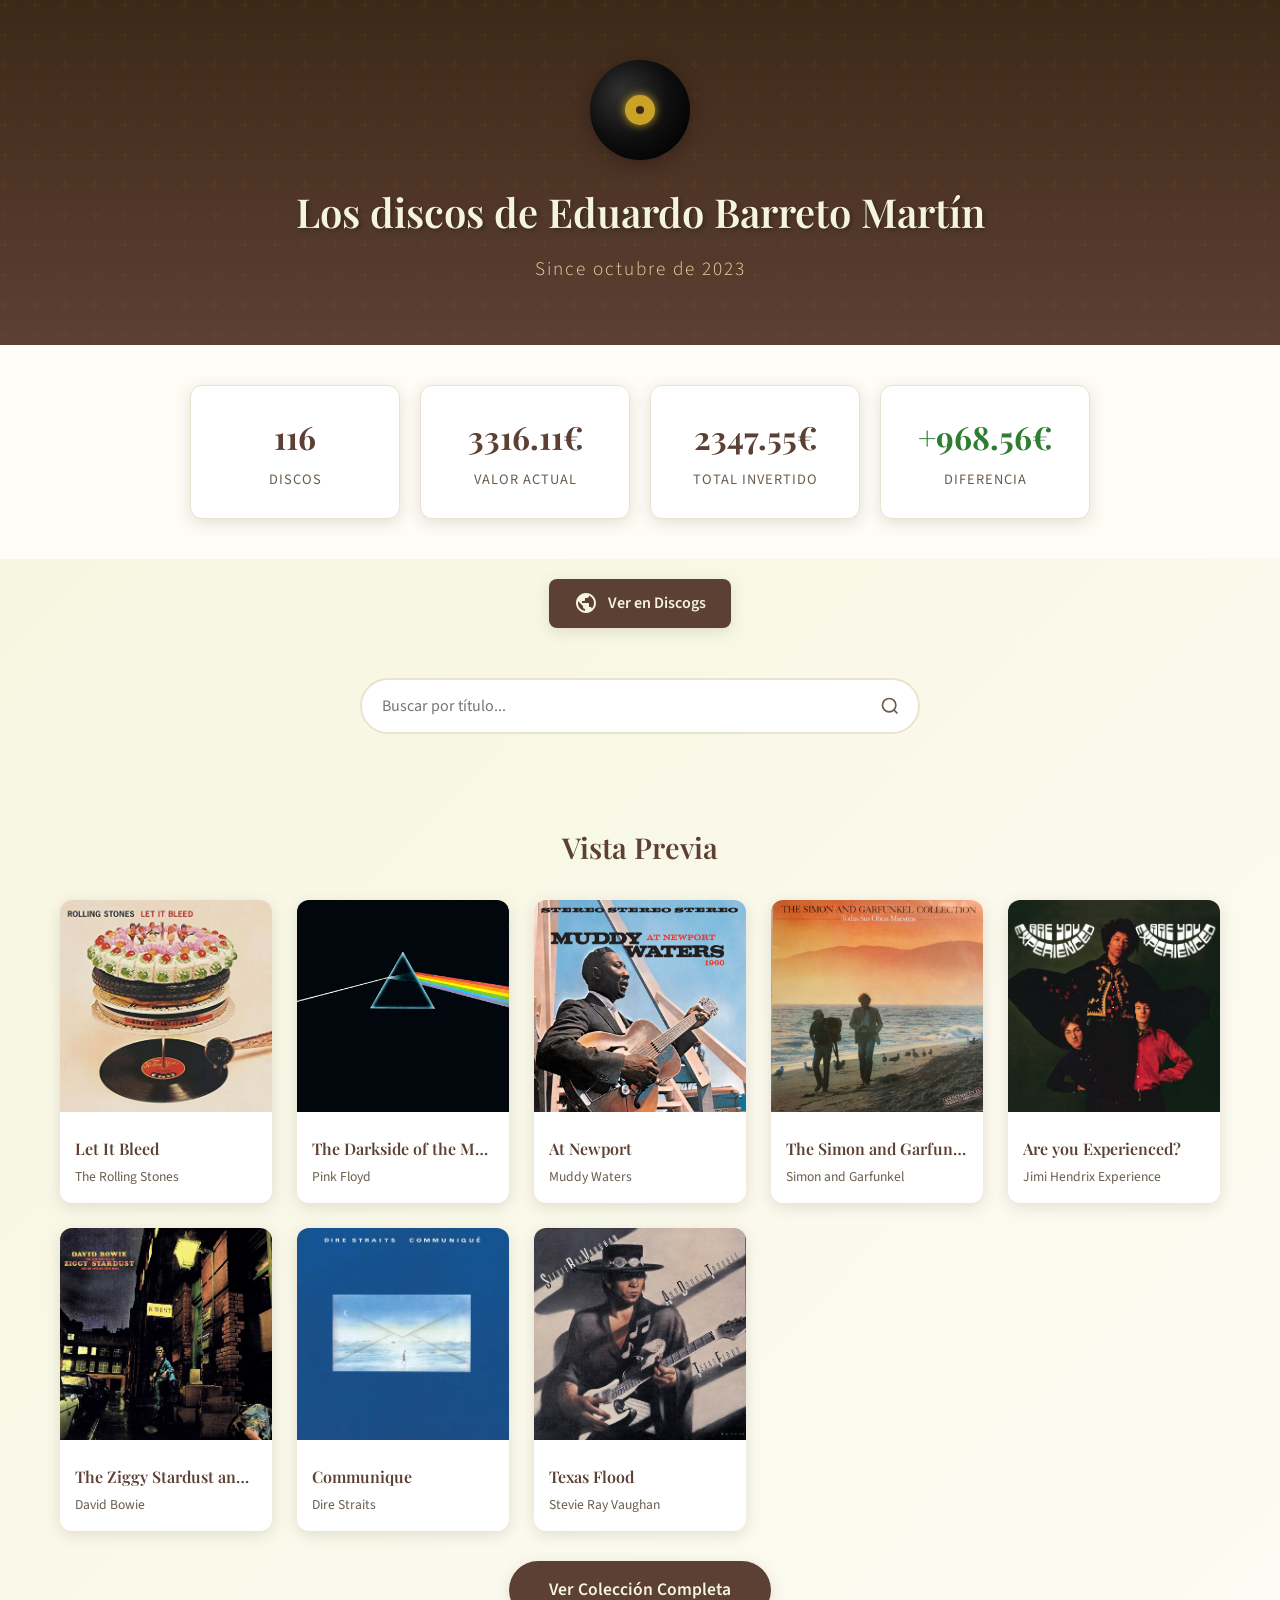
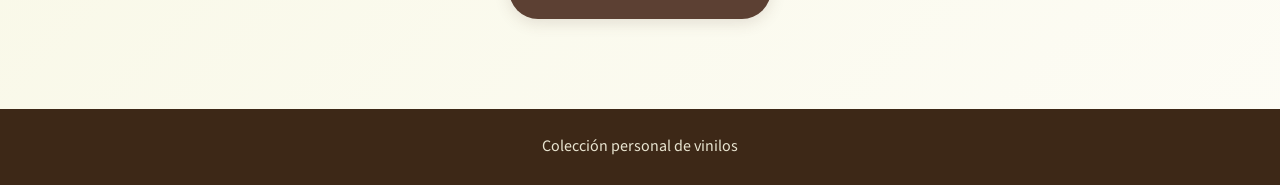
==== index.html @ 4f59d7ba "Primera Versión" ====
<!DOCTYPE html>
<html lang="es">
<head>
    <meta charset="UTF-8">
    <meta name="viewport" content="width=device-width, initial-scale=1.0">
    <title>Los discos de Eduardo Barreto Martín</title>
    <link rel="stylesheet" href="css/style.css">
    <link rel="preconnect" href="https://fonts.googleapis.com">
    <link rel="preconnect" href="https://fonts.gstatic.com" crossorigin>
    <link href="https://fonts.googleapis.com/css2?family=Playfair+Display:wght@400;600;700&family=Source+Sans+3:wght@300;400;600&display=swap" rel="stylesheet">
</head>
<body>
    <header class="hero">
        <div class="hero-content">
            <div class="vinyl-icon" id="vinyl-icon" onclick="changeVinylColor()">
                <div class="vinyl-record" id="vinyl-record">
                    <div class="vinyl-center"></div>
                </div>
            </div>
            <h1>Los discos de Eduardo Barreto Martín</h1>
            <p class="subtitle">Since octubre de 2023</p>
        </div>
    </header>

    <section class="stats-section">
        <div class="stats-container">
            <div class="stat-card">
                <span class="stat-number" id="total-discos">0</span>
                <span class="stat-label">Discos</span>
            </div>
            <div class="stat-card">
                <span class="stat-number" id="total-valor">0€</span>
                <span class="stat-label">Valor Actual</span>
            </div>
            <div class="stat-card">
                <span class="stat-number" id="total-pagado">0€</span>
                <span class="stat-label">Total Invertido</span>
            </div>
            <div class="stat-card">
                <span class="stat-number" id="total-diferencia">0€</span>
                <span class="stat-label">Diferencia</span>
            </div>
        </div>
    </section>

    <section class="discogs-section">
        <a href="https://www.discogs.com/es/user/eduardobm99/collection" target="_blank" class="discogs-link">
            <svg class="discogs-icon" viewBox="0 0 24 24" fill="currentColor">
                <path d="M12 2C6.48 2 2 6.48 2 12s4.48 10 10 10 10-4.48 10-10S17.52 2 12 2zm-1 17.93c-3.95-.49-7-3.85-7-7.93 0-.62.08-1.21.21-1.79L9 15v1c0 1.1.9 2 2 2v1.93zm6.9-2.54c-.26-.81-1-1.39-1.9-1.39h-1v-3c0-.55-.45-1-1-1H8v-2h2c.55 0 1-.45 1-1V7h2c1.1 0 2-.9 2-2v-.41c2.93 1.19 5 4.06 5 7.41 0 2.08-.8 3.97-2.1 5.39z"/>
            </svg>
            Ver en Discogs
        </a>
    </section>

    <section class="search-section">
        <div class="search-container">
            <input type="text" id="busqueda" placeholder="Buscar por título..." autocomplete="off">
            <svg class="search-icon" viewBox="0 0 24 24" fill="none" stroke="currentColor" stroke-width="2">
                <circle cx="11" cy="11" r="8"></circle>
                <path d="m21 21-4.35-4.35"></path>
            </svg>
        </div>
        <div id="resultados-busqueda" class="search-results"></div>
    </section>

    <section class="collection-preview">
        <h2>Vista Previa</h2>
        <div id="preview-grid" class="preview-grid"></div>
        <div class="center-button">
            <a href="collection.html" class="btn-primary">Ver Colección Completa</a>
        </div>
    </section>

    <footer>
        <p>Colección personal de vinilos</p>
    </footer>

    <script src="js/app.js"></script>
    <script>
        document.addEventListener('DOMContentLoaded', () => {
            initHome();
        });
    </script>
</body>
</html>
---- css/style.css ----
:root {
    --cream: #F5F5DC;
    --cream-light: #FDFCF5;
    --cream-dark: #E8E4D0;
    --brown: #5C4033;
    --brown-light: #8B6914;
    --brown-dark: #3D2817;
    --gold: #C9A227;
    --gold-light: #E8D5A3;
    --text-dark: #2C2416;
    --text-light: #6B5D4D;
    --shadow: rgba(92, 64, 51, 0.15);
    --shadow-strong: rgba(92, 64, 51, 0.25);
}

* {
    margin: 0;
    padding: 0;
    box-sizing: border-box;
}

body {
    font-family: 'Source Sans 3', sans-serif;
    background: linear-gradient(135deg, var(--cream) 0%, var(--cream-light) 100%);
    color: var(--text-dark);
    min-height: 100vh;
    line-height: 1.6;
}

h1, h2, h3 {
    font-family: 'Playfair Display', serif;
    font-weight: 600;
}

/* Hero Section */
.hero {
    background: linear-gradient(180deg, var(--brown-dark) 0%, var(--brown) 100%);
    padding: 60px 20px;
    text-align: center;
    position: relative;
    overflow: hidden;
}

.hero::before {
    content: '';
    position: absolute;
    top: 0;
    left: 0;
    right: 0;
    bottom: 0;
    background: url("data:image/svg+xml,%3Csvg width='60' height='60' viewBox='0 0 60 60' xmlns='http://www.w3.org/2000/svg'%3E%3Cg fill='none' fill-rule='evenodd'%3E%3Cg fill='%23C9A227' fill-opacity='0.08'%3E%3Cpath d='M36 34v-4h-2v4h-4v2h4v4h2v-4h4v-2h-4zm0-30V0h-2v4h-4v2h4v4h2V6h4V4h-4zM6 34v-4H4v4H0v2h4v4h2v-4h4v-2H6zM6 4V0H4v4H0v2h4v4h2V6h4V4H6z'/%3E%3C/g%3E%3C/g%3E%3C/svg%3E");
    opacity: 0.5;
}

.hero-content {
    position: relative;
    z-index: 1;
}

.vinyl-icon {
    display: flex;
    justify-content: center;
    margin-bottom: 20px;
    cursor: pointer;
}

.vinyl-record {
    width: 100px;
    height: 100px;
    border-radius: 50%;
    background: radial-gradient(circle at 30% 30%, #333 0%, #111 50%, #000 100%);
    position: relative;
    box-shadow: 0 4px 20px rgba(0,0,0,0.3), inset 0 0 30px rgba(0,0,0,0.5);
    animation: spin 8s linear infinite;
    cursor: pointer;
    transition: transform 0.2s ease;
}

.vinyl-record:hover {
    transform: scale(1.05);
}

.vinyl-record::before {
    content: '';
    position: absolute;
    top: 50%;
    left: 50%;
    transform: translate(-50%, -50%);
    width: 30px;
    height: 30px;
    border-radius: 50%;
    background: var(--gold);
    box-shadow: 0 0 10px var(--gold);
}

.vinyl-record::after {
    content: '';
    position: absolute;
    top: 50%;
    left: 50%;
    transform: translate(-50%, -50%);
    width: 8px;
    height: 8px;
    border-radius: 50%;
    background: var(--brown-dark);
}

@keyframes spin {
    from { transform: rotate(0deg); }
    to { transform: rotate(360deg); }
}

.hero h1 {
    color: var(--cream);
    font-size: 2.5rem;
    margin-bottom: 10px;
    text-shadow: 2px 2px 4px rgba(0,0,0,0.3);
}

.hero .subtitle {
    color: var(--gold-light);
    font-size: 1.2rem;
    font-weight: 300;
    letter-spacing: 2px;
}

/* Stats Section */
.stats-section {
    padding: 40px 20px;
    background: var(--cream-light);
}

.stats-container {
    max-width: 900px;
    margin: 0 auto;
    display: grid;
    grid-template-columns: repeat(auto-fit, minmax(180px, 1fr));
    gap: 20px;
}

.stat-card {
    background: white;
    border-radius: 12px;
    padding: 25px;
    text-align: center;
    box-shadow: 0 4px 15px var(--shadow);
    border: 1px solid var(--cream-dark);
    transition: transform 0.3s ease, box-shadow 0.3s ease;
}

.stat-card:hover {
    transform: translateY(-5px);
    box-shadow: 0 8px 25px var(--shadow-strong);
}

.stat-number {
    display: block;
    font-family: 'Playfair Display', serif;
    font-size: 2rem;
    font-weight: 700;
    color: var(--brown);
    margin-bottom: 5px;
}

.stat-label {
    color: var(--text-light);
    font-size: 0.9rem;
    text-transform: uppercase;
    letter-spacing: 1px;
}

/* Discogs Section */
.discogs-section {
    padding: 20px;
    text-align: center;
}

.discogs-link {
    display: inline-flex;
    align-items: center;
    gap: 10px;
    padding: 12px 25px;
    background: var(--brown);
    color: var(--cream);
    text-decoration: none;
    border-radius: 8px;
    font-weight: 600;
    transition: all 0.3s ease;
    box-shadow: 0 4px 15px var(--shadow);
}

.discogs-link:hover {
    background: var(--brown-dark);
    transform: translateY(-2px);
    box-shadow: 0 6px 20px var(--shadow-strong);
}

.discogs-icon {
    width: 24px;
    height: 24px;
}

/* Search Section */
.search-section {
    padding: 30px 20px;
    max-width: 600px;
    margin: 0 auto;
}

.search-container {
    position: relative;
}

.search-container input,
.search-box input {
    width: 100%;
    padding: 15px 50px 15px 20px;
    border: 2px solid var(--cream-dark);
    border-radius: 50px;
    font-size: 1rem;
    background: white;
    color: var(--text-dark);
    transition: all 0.3s ease;
    font-family: 'Source Sans 3', sans-serif;
}

.search-container input:focus,
.search-box input:focus {
    outline: none;
    border-color: var(--gold);
    box-shadow: 0 0 0 4px var(--gold-light);
}

.search-icon {
    position: absolute;
    right: 20px;
    top: 50%;
    transform: translateY(-50%);
    width: 20px;
    height: 20px;
    color: var(--text-light);
}

.search-results {
    margin-top: 20px;
    max-height: 400px;
    overflow-y: auto;
}

.search-result-item {
    display: flex;
    align-items: center;
    gap: 15px;
    padding: 15px;
    background: white;
    border-radius: 10px;
    margin-bottom: 10px;
    cursor: pointer;
    transition: all 0.3s ease;
    box-shadow: 0 2px 10px var(--shadow);
}

.search-result-item:hover {
    transform: translateX(5px);
    box-shadow: 0 4px 15px var(--shadow-strong);
}

.search-result-item img {
    width: 60px;
    height: 60px;
    object-fit: cover;
    border-radius: 5px;
}

.search-result-info h4 {
    color: var(--brown);
    margin-bottom: 3px;
}

.search-result-info p {
    color: var(--text-light);
    font-size: 0.9rem;
}

/* Collection Preview */
.collection-preview {
    padding: 40px 20px;
    max-width: 1200px;
    margin: 0 auto;
}

.collection-preview h2 {
    text-align: center;
    color: var(--brown);
    margin-bottom: 30px;
    font-size: 1.8rem;
}

.preview-grid {
    display: grid;
    grid-template-columns: repeat(auto-fill, minmax(200px, 1fr));
    gap: 25px;
    margin-bottom: 30px;
}

.vinyl-card {
    background: white;
    border-radius: 12px;
    overflow: hidden;
    box-shadow: 0 4px 15px var(--shadow);
    transition: all 0.3s ease;
    cursor: pointer;
}

.vinyl-card:hover {
    transform: translateY(-8px);
    box-shadow: 0 12px 30px var(--shadow-strong);
}

.vinyl-card img {
    width: 100%;
    aspect-ratio: 1;
    object-fit: cover;
}

.vinyl-card-info {
    padding: 15px;
}

.vinyl-card-info h3 {
    font-size: 1rem;
    color: var(--brown);
    margin-bottom: 5px;
    white-space: nowrap;
    overflow: hidden;
    text-overflow: ellipsis;
}

.vinyl-card-info p {
    color: var(--text-light);
    font-size: 0.85rem;
}

.no-image {
    width: 100%;
    aspect-ratio: 1;
    background: linear-gradient(135deg, var(--cream-dark) 0%, var(--cream) 100%);
    display: flex;
    align-items: center;
    justify-content: center;
    color: var(--text-light);
    font-size: 3rem;
}

.center-button {
    text-align: center;
    margin-top: 30px;
}

.btn-primary {
    display: inline-block;
    padding: 15px 40px;
    background: var(--brown);
    color: var(--cream);
    text-decoration: none;
    border-radius: 50px;
    font-weight: 600;
    font-size: 1.1rem;
    transition: all 0.3s ease;
    box-shadow: 0 4px 15px var(--shadow);
}

.btn-primary:hover {
    background: var(--brown-dark);
    transform: translateY(-3px);
    box-shadow: 0 8px 25px var(--shadow-strong);
}

/* Collection Page */
.collection-header {
    background: linear-gradient(180deg, var(--brown-dark) 0%, var(--brown) 100%);
    padding: 30px 20px;
    text-align: center;
}

.nav-bar {
    max-width: 1200px;
    margin: 0 auto 20px;
    display: flex;
    justify-content: space-between;
    align-items: center;
}

.nav-logo, .nav-discogs {
    color: var(--cream);
    text-decoration: none;
    font-weight: 600;
    padding: 8px 15px;
    border-radius: 5px;
    transition: background 0.3s ease;
}

.nav-logo:hover {
    background: rgba(255,255,255,0.1);
}

.nav-discogs {
    background: var(--gold);
    color: var(--brown-dark);
}

.collection-header h1 {
    color: var(--cream);
    font-size: 2rem;
    margin-bottom: 10px;
}

.collection-stats {
    color: var(--gold-light);
    font-size: 1.1rem;
}

/* Filters Section */
.filters-section {
    padding: 25px 20px;
    background: var(--cream-light);
    border-bottom: 1px solid var(--cream-dark);
}

.filters-container {
    max-width: 1200px;
    margin: 0 auto;
    display: flex;
    flex-wrap: wrap;
    gap: 15px;
    align-items: center;
    justify-content: center;
}

.search-box {
    flex: 1;
    min-width: 250px;
    max-width: 400px;
    position: relative;
}

.search-box input {
    width: 100%;
}

.filter-group {
    display: flex;
    gap: 10px;
    flex-wrap: wrap;
}

.filter-group select {
    padding: 12px 20px;
    border: 2px solid var(--cream-dark);
    border-radius: 8px;
    background: white;
    color: var(--text-dark);
    font-family: 'Source Sans 3', sans-serif;
    font-size: 1rem;
    cursor: pointer;
    transition: all 0.3s ease;
}

.filter-group select:focus {
    outline: none;
    border-color: var(--gold);
}

/* Collection Grid */
.collection-grid {
    display: grid;
    grid-template-columns: repeat(auto-fill, minmax(220px, 1fr));
    gap: 30px;
    padding: 40px 20px;
    max-width: 1400px;
    margin: 0 auto;
}

/* Disco Detail Page */
.disco-header {
    background: linear-gradient(180deg, var(--brown-dark) 0%, var(--brown) 100%);
    padding: 20px;
}

.disco-detail {
    max-width: 1100px;
    margin: 0 auto;
    padding: 40px 20px;
}

.disco-container {
    display: grid;
    grid-template-columns: 1fr;
    gap: 40px;
}

@media (min-width: 768px) {
    .disco-container {
        grid-template-columns: 400px 1fr;
    }
}

.disco-portada {
    position: relative;
}

.disco-portada img {
    width: 100%;
    border-radius: 15px;
    box-shadow: 0 10px 40px var(--shadow-strong);
}

.disco-info h1 {
    color: var(--brown);
    font-size: 2rem;
    margin-bottom: 5px;
}

.disco-info h2 {
    color: var(--text-light);
    font-size: 1.3rem;
    font-weight: 400;
    margin-bottom: 25px;
}

.disco-meta {
    display: flex;
    flex-wrap: wrap;
    gap: 20px;
    margin-bottom: 25px;
}

.meta-item {
    display: flex;
    flex-direction: column;
}

.meta-label {
    color: var(--text-light);
    font-size: 0.85rem;
    text-transform: uppercase;
    letter-spacing: 1px;
}

.meta-value {
    color: var(--brown);
    font-weight: 600;
}

.disco-precios {
    display: grid;
    grid-template-columns: repeat(auto-fit, minmax(150px, 1fr));
    gap: 15px;
    margin-bottom: 25px;
}

.precio-card {
    background: white;
    padding: 20px;
    border-radius: 10px;
    text-align: center;
    box-shadow: 0 4px 15px var(--shadow);
}

.precio-card .precio-label {
    display: block;
    color: var(--text-light);
    font-size: 0.85rem;
    margin-bottom: 5px;
}

.precio-card .precio-value {
    font-family: 'Playfair Display', serif;
    font-size: 1.5rem;
    font-weight: 700;
    color: var(--brown);
}

.precio-card.diferencia .precio-value {
    color: var(--brown-light);
}

.disco-datos {
    margin-bottom: 25px;
}

.dato-item {
    display: flex;
    justify-content: space-between;
    padding: 10px 0;
    border-bottom: 1px solid var(--cream-dark);
}

.dato-label {
    color: var(--text-light);
}

.dato-value {
    color: var(--brown);
    font-weight: 600;
}

.disco-observaciones {
    background: var(--cream-light);
    padding: 20px;
    border-radius: 10px;
    margin-bottom: 25px;
    border-left: 4px solid var(--gold);
}

.disco-observaciones h3 {
    color: var(--brown);
    margin-bottom: 10px;
    font-size: 1.1rem;
}

.disco-observaciones p {
    color: var(--text-light);
}

.disco-actions {
    margin-top: 25px;
}

.btn-discogs {
    display: inline-flex;
    align-items: center;
    gap: 10px;
    padding: 15px 30px;
    background: var(--brown);
    color: var(--cream);
    text-decoration: none;
    border-radius: 8px;
    font-weight: 600;
    transition: all 0.3s ease;
}

.btn-discogs:hover {
    background: var(--brown-dark);
    transform: translateY(-2px);
}

/* Tracklist Section */
.tracklist-section {
    margin-top: 50px;
    padding: 30px;
    background: white;
    border-radius: 15px;
    box-shadow: 0 4px 15px var(--shadow);
}

.tracklist-section h3 {
    color: var(--brown);
    margin-bottom: 20px;
    font-size: 1.5rem;
}

.tracklist {
    list-style: none;
    counter-reset: track-counter;
}

.tracklist li {
    counter-increment: track-counter;
    padding: 12px 15px;
    border-bottom: 1px solid var(--cream-dark);
    display: flex;
    align-items: center;
}

.tracklist li::before {
    content: counter(track-counter) ".";
    font-weight: 700;
    color: var(--gold);
    margin-right: 15px;
    min-width: 30px;
}

.tracklist li:hover {
    background: var(--cream-light);
}

/* Footer */
footer {
    background: var(--brown-dark);
    color: var(--cream-dark);
    text-align: center;
    padding: 25px;
    margin-top: 50px;
}

/* Responsive */
@media (max-width: 768px) {
    .hero h1 {
        font-size: 1.8rem;
    }
    
    .stats-container {
        grid-template-columns: repeat(2, 1fr);
    }
    
    .collection-grid {
        grid-template-columns: repeat(auto-fill, minmax(160px, 1fr));
        gap: 15px;
    }
    
    .preview-grid {
        grid-template-columns: repeat(auto-fill, minmax(150px, 1fr));
    }
}

/* Scrollbar */
::-webkit-scrollbar {
    width: 8px;
}

::-webkit-scrollbar-track {
    background: var(--cream-light);
}

::-webkit-scrollbar-thumb {
    background: var(--brown-light);
    border-radius: 4px;
}

::-webkit-scrollbar-thumb:hover {
    background: var(--brown);
}
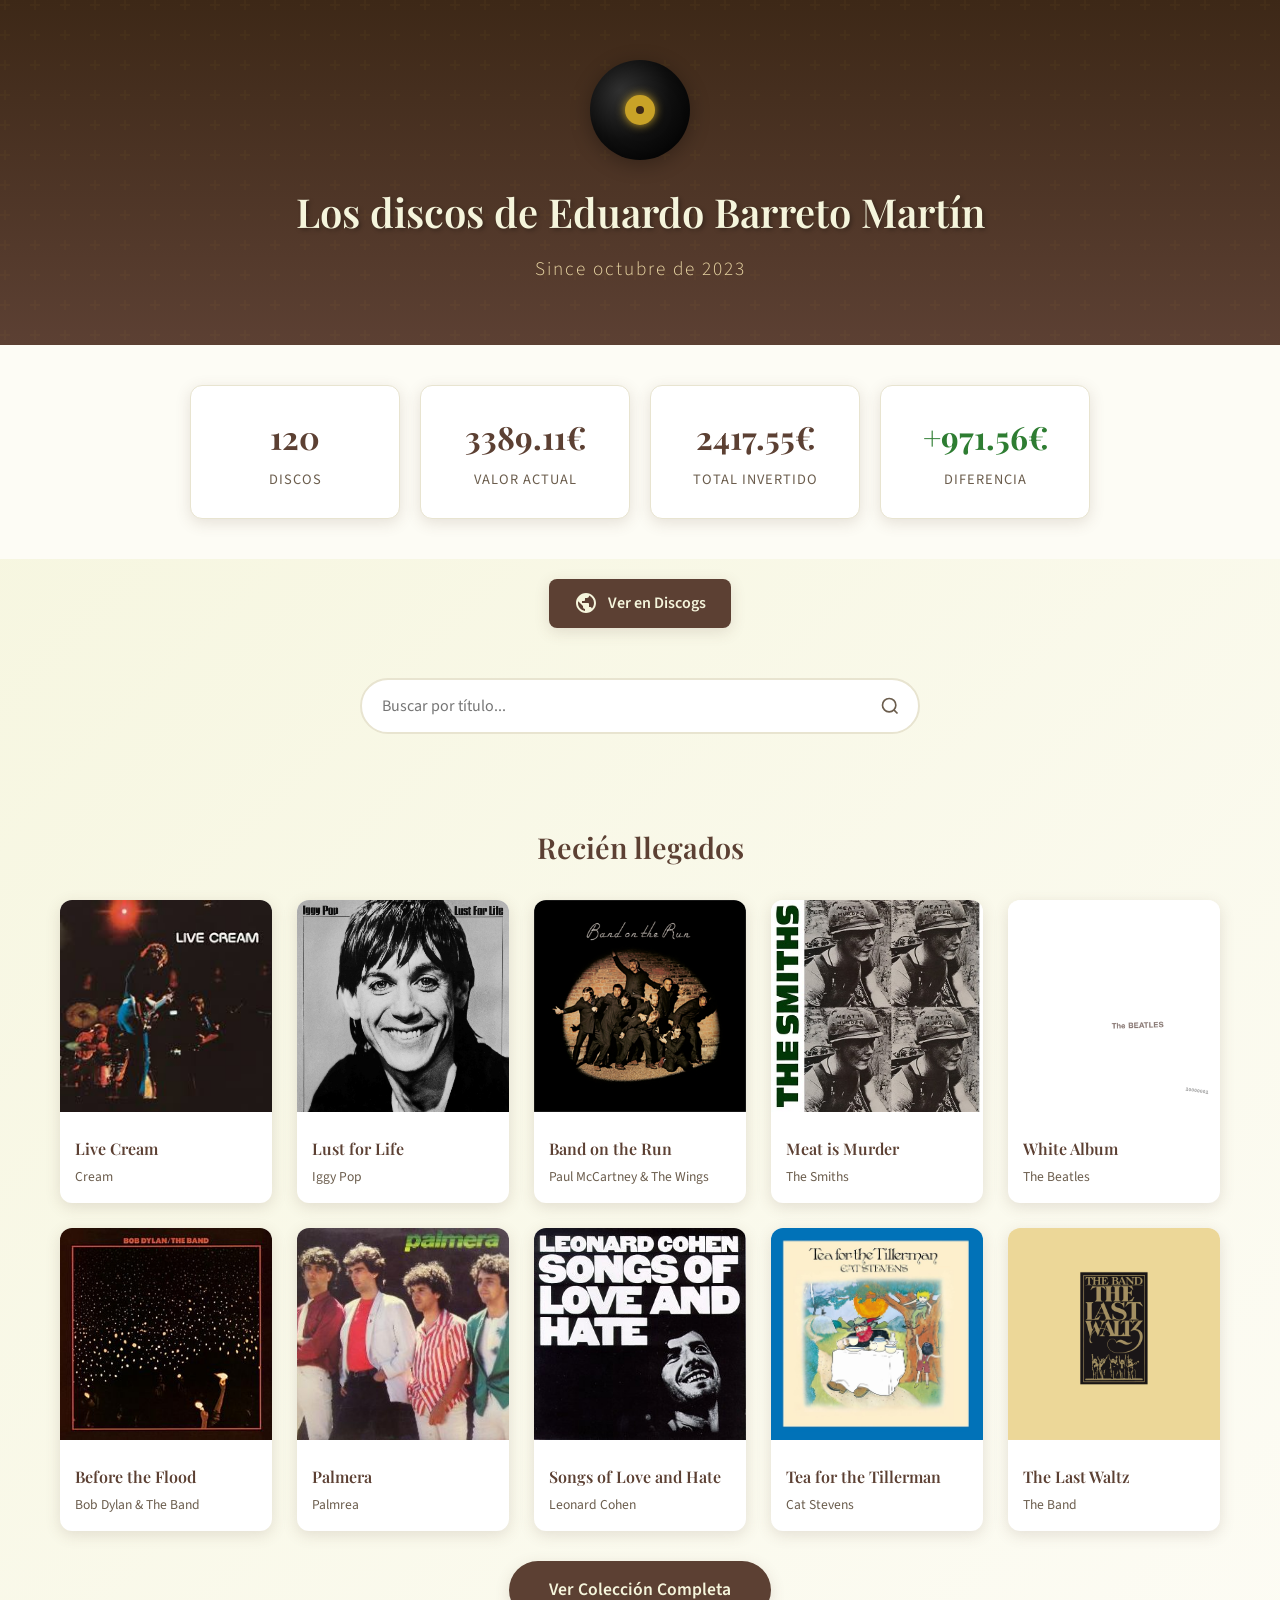
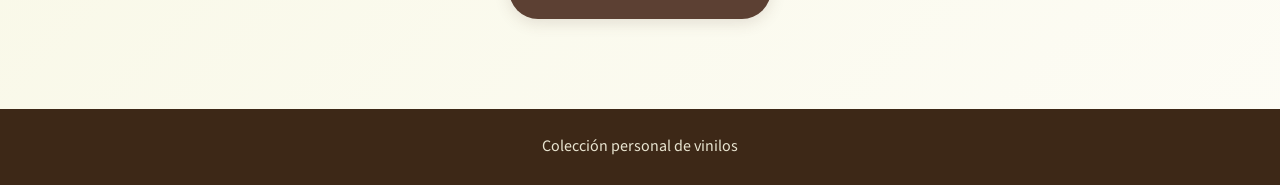
==== commit b2bf0d9e: "Cambios 4 nuevos discos Nueva Version" ====
--- a/index.html
+++ b/index.html
@@ -64,7 +64,7 @@
     </section>
 
     <section class="collection-preview">
-        <h2>Vista Previa</h2>
+        <h2>Recién llegados</h2>
         <div id="preview-grid" class="preview-grid"></div>
         <div class="center-button">
             <a href="collection.html" class="btn-primary">Ver Colección Completa</a>
